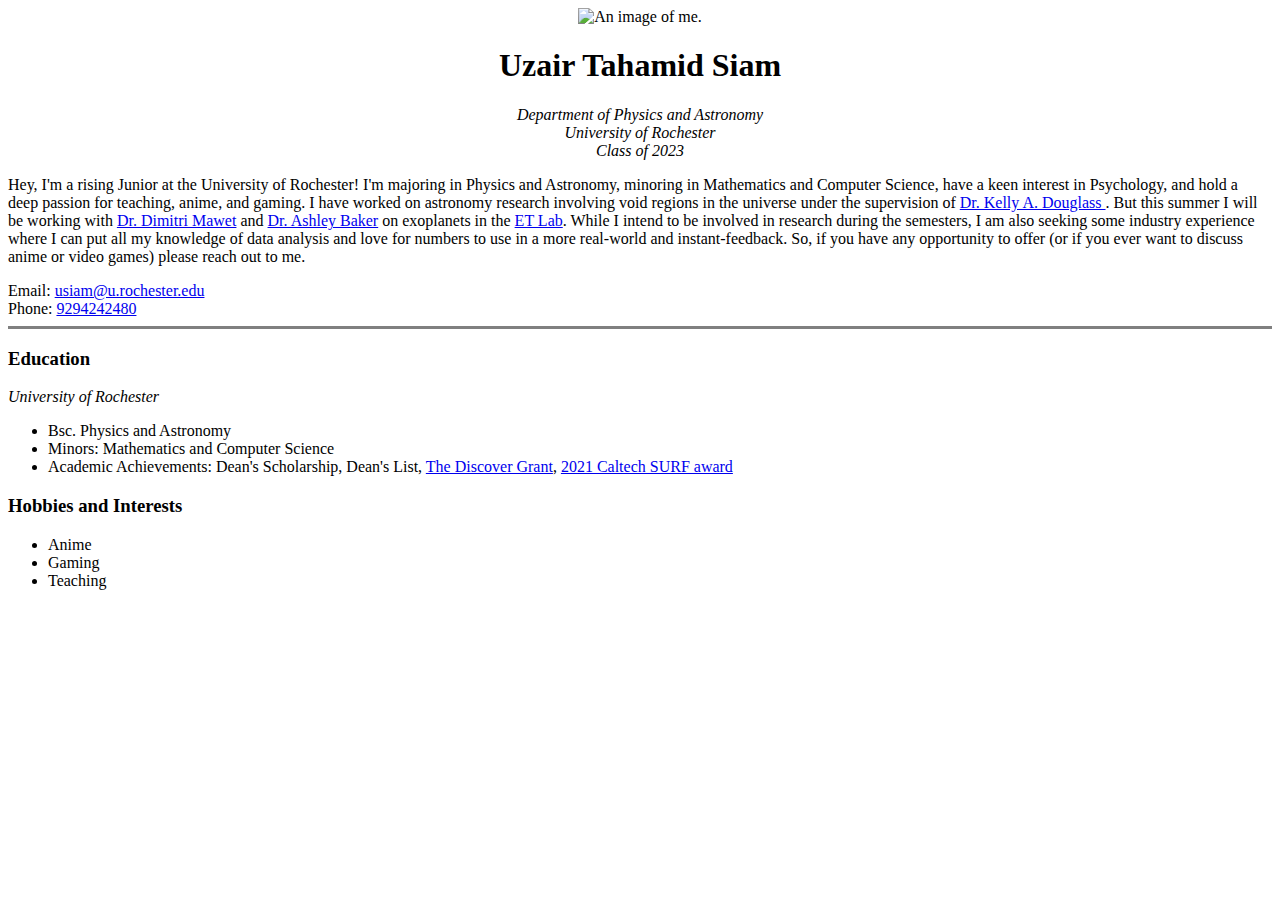
==== index.html @ 5a995f17 "Barebones website" ====
<!DOCTYPE html>
<html lang="en">
<head>
    <meta charset="UTF-8">
    <meta name="description" content="Tahamid's personal website">
    <meta name="author" content="Uzair Tahamid Siam">
    <meta name="keywords" content="Physics, Astronomy, Programming, Python, Java">
    <title>Tahamid's Personal Website</title>
</head>
<body>
    <center>
        <img src=".\images\myImage.png" alt = "An image of me." width="200" height="200">
        <h1> Uzair Tahamid Siam</h1>
        <p><em>
            Department of Physics and Astronomy
            <br>
            University of Rochester
            <br>
            Class of 2023
        </em></p>
    </center>
    <p>
        Hey, I'm a rising Junior at the University of Rochester! I'm majoring in Physics and Astronomy, minoring in
        Mathematics and Computer Science, have a keen interest in Psychology, and hold a deep passion for teaching, anime,
        and gaming.

        I have worked on astronomy research involving void regions in the universe under the supervision of <a href = "https://www.pas.rochester.edu/~kdouglass/Me/">Dr.
        Kelly A. Douglass </a>. But this summer I will be working with <a href = "https://sites.astro.caltech.edu/~dmawet/">Dr. Dimitri Mawet</a> and <a href = "https://pma.caltech.edu/people/ashley-baker">Dr. Ashley Baker</a> on
        exoplanets in the <a href = "https://etlab.caltech.edu/">ET Lab</a>.

        While I intend to be involved in research during the semesters, I am also seeking some industry experience where I
        can put all my knowledge of data analysis and love for numbers to use in a more real-world and instant-feedback. So,
        if you have any opportunity to offer (or if you ever want to discuss anime or video games) please reach out to
        me.
    </p>
    Email: <a href = "mailto: usiam@u.rochester.edu">usiam@u.rochester.edu</a>
    <br>
    Phone: <a href="9294242480">9294242480</a>
    <hr size = "3" noshade>

        <h3>Education</h3>
            <em>University of Rochester</em>
            <ul>
                <li>Bsc. Physics and Astronomy
                <li>Minors: Mathematics and Computer Science
                <li>Academic Achievements: Dean's Scholarship, Dean's List, <a href="http://www.rochester.edu/college/ugresearch/funding/discover-grant/index.html">The Discover Grant</a>, <a href="http://sfp.caltech.edu/programs/surf">2021 Caltech SURF award</a>
            </ul>
        <h3>Hobbies and Interests</h3>
            <ul>
                <li>Anime
                <li>Gaming</li>
                <li>Teaching</li>
            </ul>
</body>
</html>
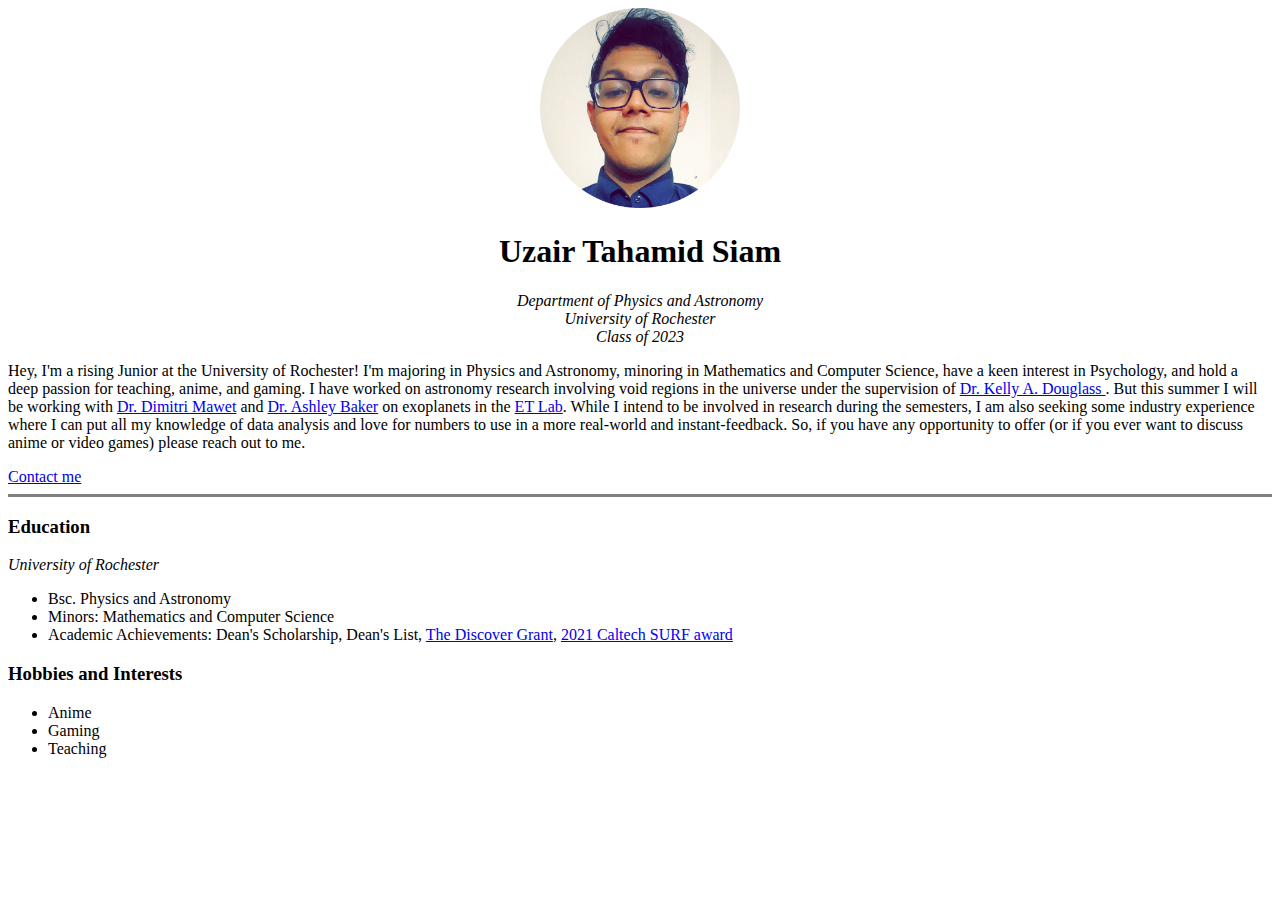
==== commit 9e3d4ac8: "contacts moved to a different page" ====
--- a/index.html
+++ b/index.html
@@ -8,8 +8,9 @@
     <title>Tahamid's Personal Website</title>
 </head>
 <body>
+
     <center>
-        <img src=".\images\myImage.png" alt = "An image of me." width="200" height="200">
+        <img src=".\images\myImage.png" alt="An image of me." width="200" height="200">
         <h1> Uzair Tahamid Siam</h1>
         <p><em>
             Department of Physics and Astronomy
@@ -24,32 +25,36 @@
         Mathematics and Computer Science, have a keen interest in Psychology, and hold a deep passion for teaching, anime,
         and gaming.
 
-        I have worked on astronomy research involving void regions in the universe under the supervision of <a href = "https://www.pas.rochester.edu/~kdouglass/Me/">Dr.
-        Kelly A. Douglass </a>. But this summer I will be working with <a href = "https://sites.astro.caltech.edu/~dmawet/">Dr. Dimitri Mawet</a> and <a href = "https://pma.caltech.edu/people/ashley-baker">Dr. Ashley Baker</a> on
-        exoplanets in the <a href = "https://etlab.caltech.edu/">ET Lab</a>.
+        I have worked on astronomy research involving void regions in the universe under the supervision of <a
+            href="https://www.pas.rochester.edu/~kdouglass/Me/">Dr.
+        Kelly A. Douglass </a>. But this summer I will be working with <a href="https://sites.astro.caltech.edu/~dmawet/">Dr.
+        Dimitri Mawet</a> and <a href="https://pma.caltech.edu/people/ashley-baker">Dr. Ashley Baker</a> on
+        exoplanets in the <a href="https://etlab.caltech.edu/">ET Lab</a>.
 
         While I intend to be involved in research during the semesters, I am also seeking some industry experience where I
         can put all my knowledge of data analysis and love for numbers to use in a more real-world and instant-feedback. So,
         if you have any opportunity to offer (or if you ever want to discuss anime or video games) please reach out to
         me.
     </p>
-    Email: <a href = "mailto: usiam@u.rochester.edu">usiam@u.rochester.edu</a>
-    <br>
-    Phone: <a href="9294242480">9294242480</a>
-    <hr size = "3" noshade>
+        <a href="contact.html">Contact me</a>
+    <hr size="3" noshade>
 
-        <h3>Education</h3>
-            <em>University of Rochester</em>
-            <ul>
-                <li>Bsc. Physics and Astronomy
-                <li>Minors: Mathematics and Computer Science
-                <li>Academic Achievements: Dean's Scholarship, Dean's List, <a href="http://www.rochester.edu/college/ugresearch/funding/discover-grant/index.html">The Discover Grant</a>, <a href="http://sfp.caltech.edu/programs/surf">2021 Caltech SURF award</a>
-            </ul>
-        <h3>Hobbies and Interests</h3>
-            <ul>
-                <li>Anime
-                <li>Gaming</li>
-                <li>Teaching</li>
-            </ul>
+    <h3>Education</h3>
+    <em>University of Rochester</em>
+    <ul>
+        <li>Bsc. Physics and Astronomy</li>
+        <li>Minors: Mathematics and Computer Science</li>
+        <li>Academic Achievements: Dean's Scholarship, Dean's List, <a
+                href="http://www.rochester.edu/college/ugresearch/funding/discover-grant/index.html">The Discover Grant</a>,
+            <a href="http://sfp.caltech.edu/programs/surf">2021 Caltech SURF award</a></li>
+    </ul>
+
+    <h3>Hobbies and Interests</h3>
+    <ul>
+        <li>Anime</li>
+        <li>Gaming</li>
+        <li>Teaching</li>
+    </ul>
+
 </body>
 </html>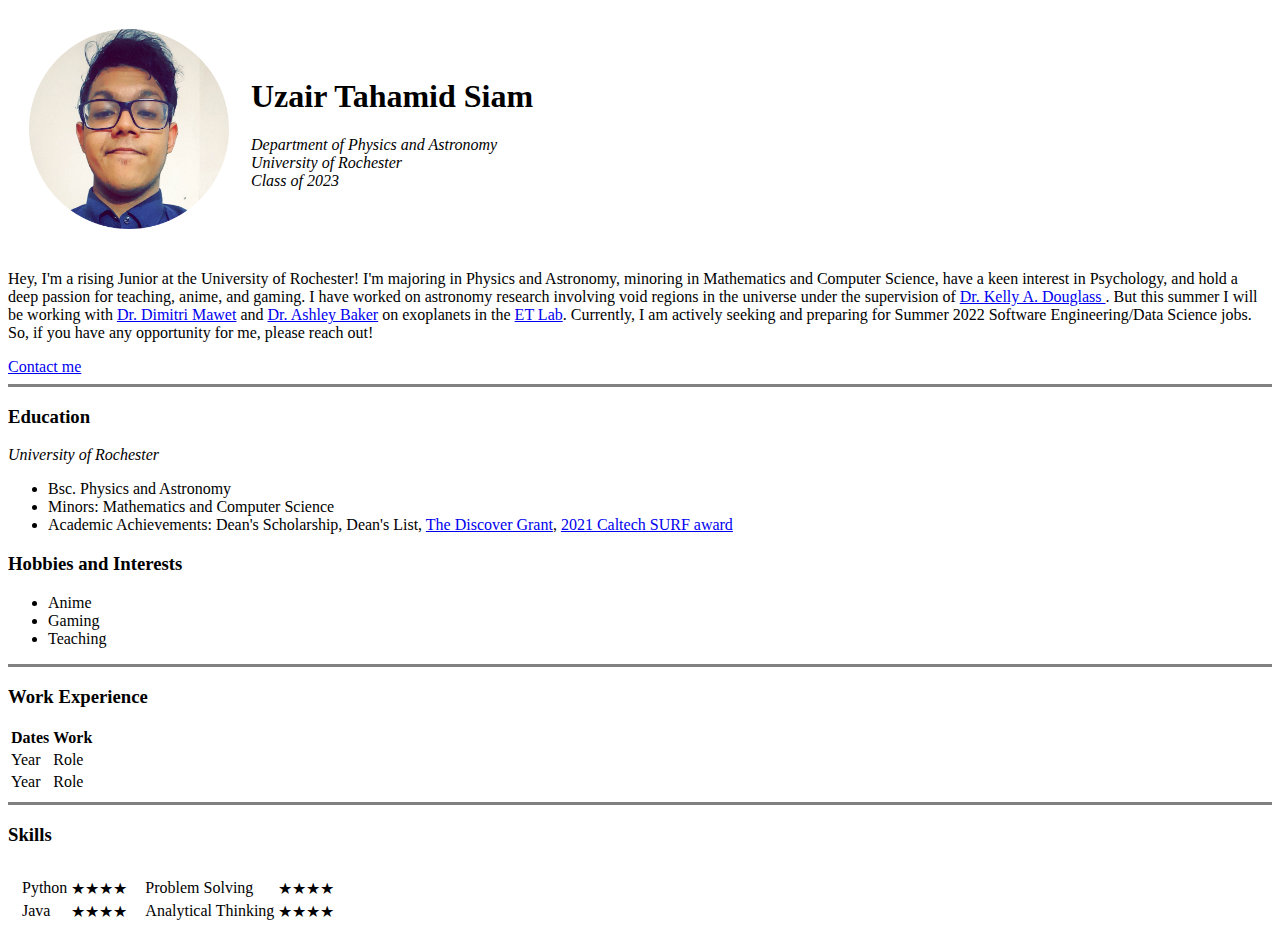
==== commit 8757d3a6: "added skills and section for work experience" ====
--- a/index.html
+++ b/index.html
@@ -9,52 +9,114 @@
 </head>
 <body>
 
-    <center>
-        <img src=".\images\myImage.png" alt="An image of me." width="200" height="200">
-        <h1> Uzair Tahamid Siam</h1>
-        <p><em>
-            Department of Physics and Astronomy
-            <br>
-            University of Rochester
-            <br>
-            Class of 2023
-        </em></p>
-    </center>
-    <p>
-        Hey, I'm a rising Junior at the University of Rochester! I'm majoring in Physics and Astronomy, minoring in
-        Mathematics and Computer Science, have a keen interest in Psychology, and hold a deep passion for teaching, anime,
-        and gaming.
+<table cellspacing="20">
+    <tr>
+        <td><img src=".\images\myImage.png" alt="An image of me." width="200" height="200"></td>
+        <td><h1> Uzair Tahamid Siam</h1>
+            <p><em>
+                Department of Physics and Astronomy
+                <br>
+                University of Rochester
+                <br>
+                Class of 2023
+            </em></p></td>
+    </tr>
+</table>
 
-        I have worked on astronomy research involving void regions in the universe under the supervision of <a
-            href="https://www.pas.rochester.edu/~kdouglass/Me/">Dr.
-        Kelly A. Douglass </a>. But this summer I will be working with <a href="https://sites.astro.caltech.edu/~dmawet/">Dr.
-        Dimitri Mawet</a> and <a href="https://pma.caltech.edu/people/ashley-baker">Dr. Ashley Baker</a> on
-        exoplanets in the <a href="https://etlab.caltech.edu/">ET Lab</a>.
+<p>
+    Hey, I'm a rising Junior at the University of Rochester! I'm majoring in Physics and Astronomy, minoring in
+    Mathematics and Computer Science, have a keen interest in Psychology, and hold a deep passion for teaching, anime,
+    and gaming.
 
-        While I intend to be involved in research during the semesters, I am also seeking some industry experience where I
-        can put all my knowledge of data analysis and love for numbers to use in a more real-world and instant-feedback. So,
-        if you have any opportunity to offer (or if you ever want to discuss anime or video games) please reach out to
-        me.
-    </p>
-        <a href="contact.html">Contact me</a>
-    <hr size="3" noshade>
+    I have worked on astronomy research involving void regions in the universe under the supervision of <a
+        href="https://www.pas.rochester.edu/~kdouglass/Me/">Dr.
+    Kelly A. Douglass </a>. But this summer I will be working with <a href="https://sites.astro.caltech.edu/~dmawet/">Dr.
+    Dimitri Mawet</a> and <a href="https://pma.caltech.edu/people/ashley-baker">Dr. Ashley Baker</a> on
+    exoplanets in the <a href="https://etlab.caltech.edu/">ET Lab</a>.
 
-    <h3>Education</h3>
-    <em>University of Rochester</em>
-    <ul>
-        <li>Bsc. Physics and Astronomy</li>
-        <li>Minors: Mathematics and Computer Science</li>
-        <li>Academic Achievements: Dean's Scholarship, Dean's List, <a
-                href="http://www.rochester.edu/college/ugresearch/funding/discover-grant/index.html">The Discover Grant</a>,
-            <a href="http://sfp.caltech.edu/programs/surf">2021 Caltech SURF award</a></li>
-    </ul>
+    Currently, I am actively seeking and preparing for Summer 2022 Software Engineering/Data Science jobs. So, if
+    you have any opportunity for me, please reach out!
+</p>
+<a href="contact.html">Contact me</a>
+<hr size="3" noshade>
 
-    <h3>Hobbies and Interests</h3>
-    <ul>
-        <li>Anime</li>
-        <li>Gaming</li>
-        <li>Teaching</li>
-    </ul>
+<h3>Education</h3>
+<em>University of Rochester</em>
+<ul>
+    <li>Bsc. Physics and Astronomy</li>
+    <li>Minors: Mathematics and Computer Science</li>
+    <li>Academic Achievements: Dean's Scholarship, Dean's List, <a
+            href="http://www.rochester.edu/college/ugresearch/funding/discover-grant/index.html">The Discover Grant</a>,
+        <a href="http://sfp.caltech.edu/programs/surf">2021 Caltech SURF award</a></li>
+</ul>
+
+<h3>Hobbies and Interests</h3>
+<ul>
+    <li>Anime</li>
+    <li>Gaming</li>
+    <li>Teaching</li>
+</ul>
+
+<hr size="3" noshade>
+
+<h3> Work Experience </h3>
+<table>
+    <thead>
+    <tr>
+        <th>Dates</th>
+        <th>Work</th>
+    </tr>
+    </thead>
+    <tbody>
+    <tr>  <!-- Table row -->
+        <td> Year</td> <!-- Table cell/data -->
+        <td> Role</td>
+    </tr>
+    <tr>
+        <td> Year</td> <!-- Table cell/data -->
+        <td> Role</td>
+    </tr>
+    </tbody>
+</table>
+
+<hr size="3" noshade>
+
+<h3>Skills</h3>
+<table cellspacing="10">
+    <tr>
+        <td>
+            <table>
+                <tbody>
+                <tr>
+                    <td>Python</td>
+                    <td>★★★★</td>
+
+                </tr>
+                <tr>
+                    <td>Java</td>
+                    <td>★★★★</td>
+                </tr>
+                </tbody>
+            </table>
+        </td>
+        <td>
+            <table>
+                <tbody>
+                <tr>
+                    <td>Problem Solving</td>
+                    <td>★★★★</td>
+                </tr>
+                <tr>
+                    <td>Analytical Thinking</td>
+                    <td>★★★★</td>
+                </tr>
+                </tbody>
+                </td>
+                </tr>
+            </table>
+        </td>
+    </tr>
+</table>
 
 </body>
 </html>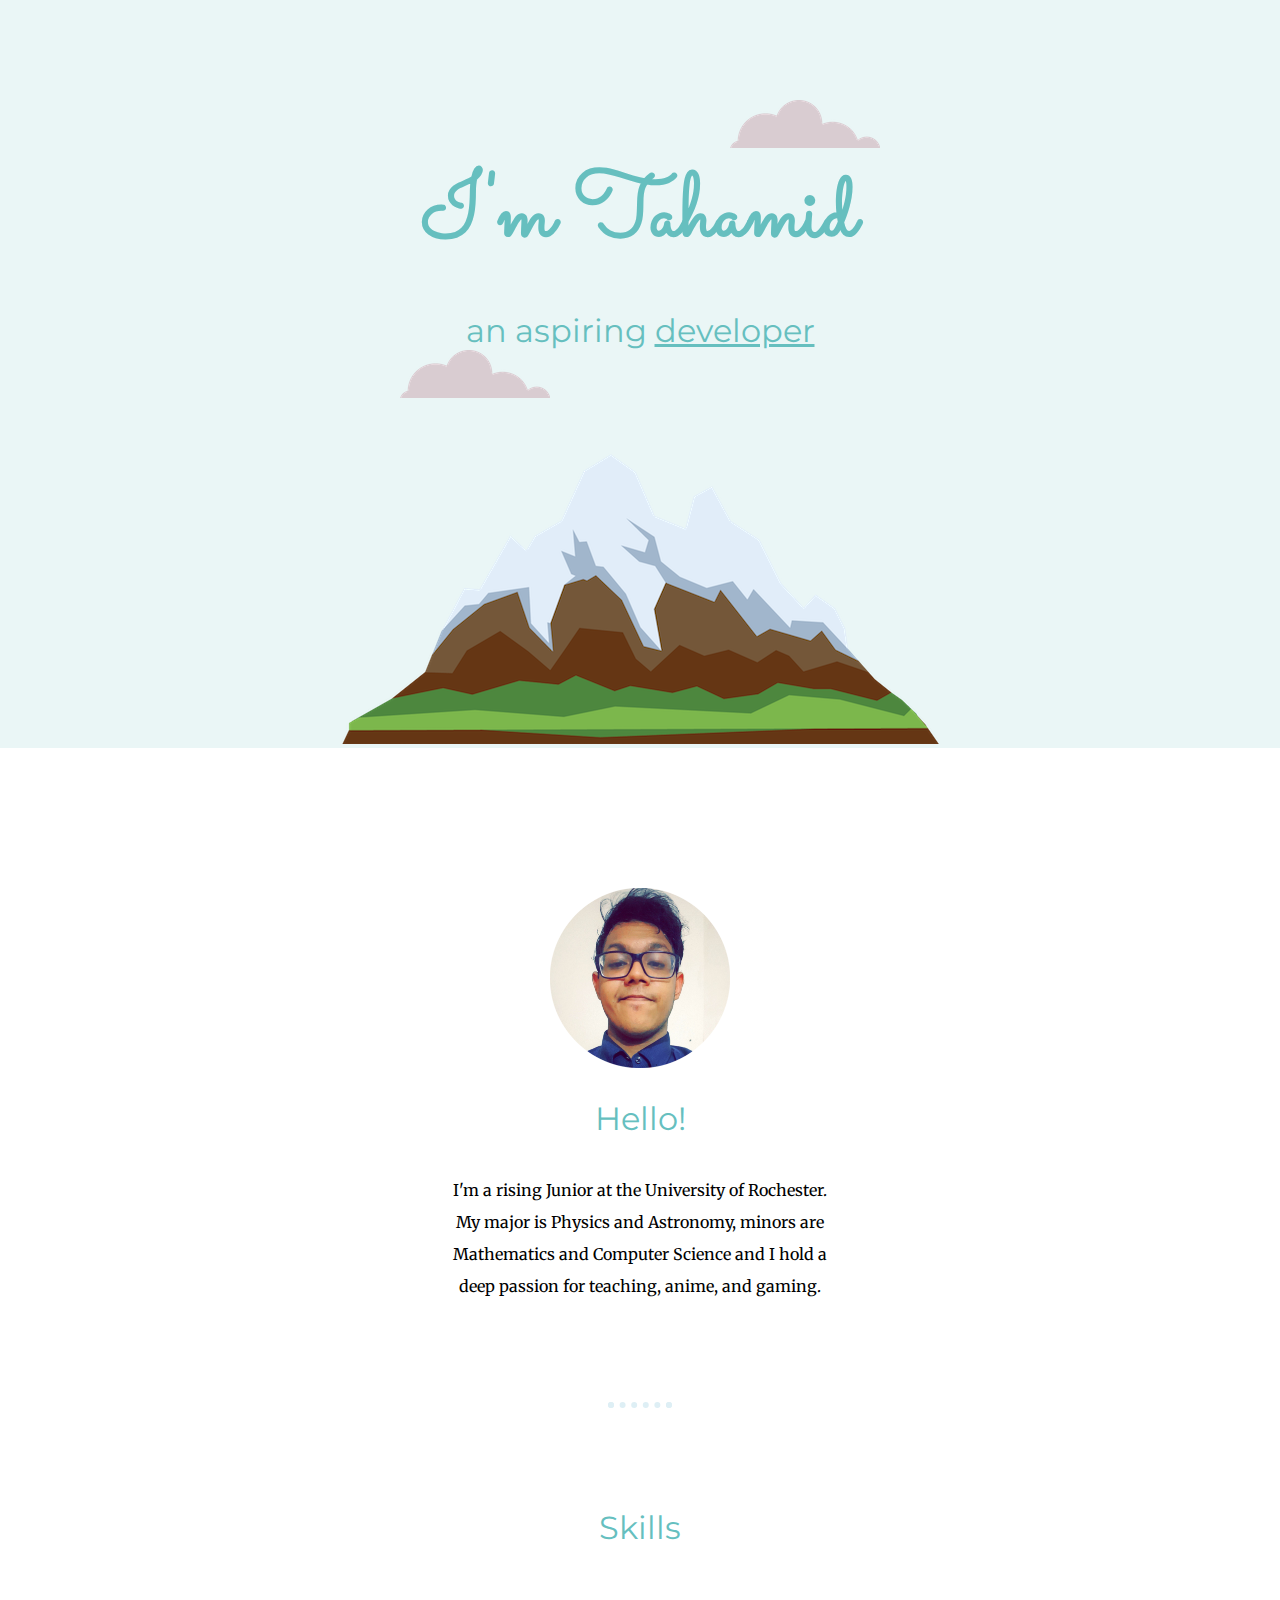
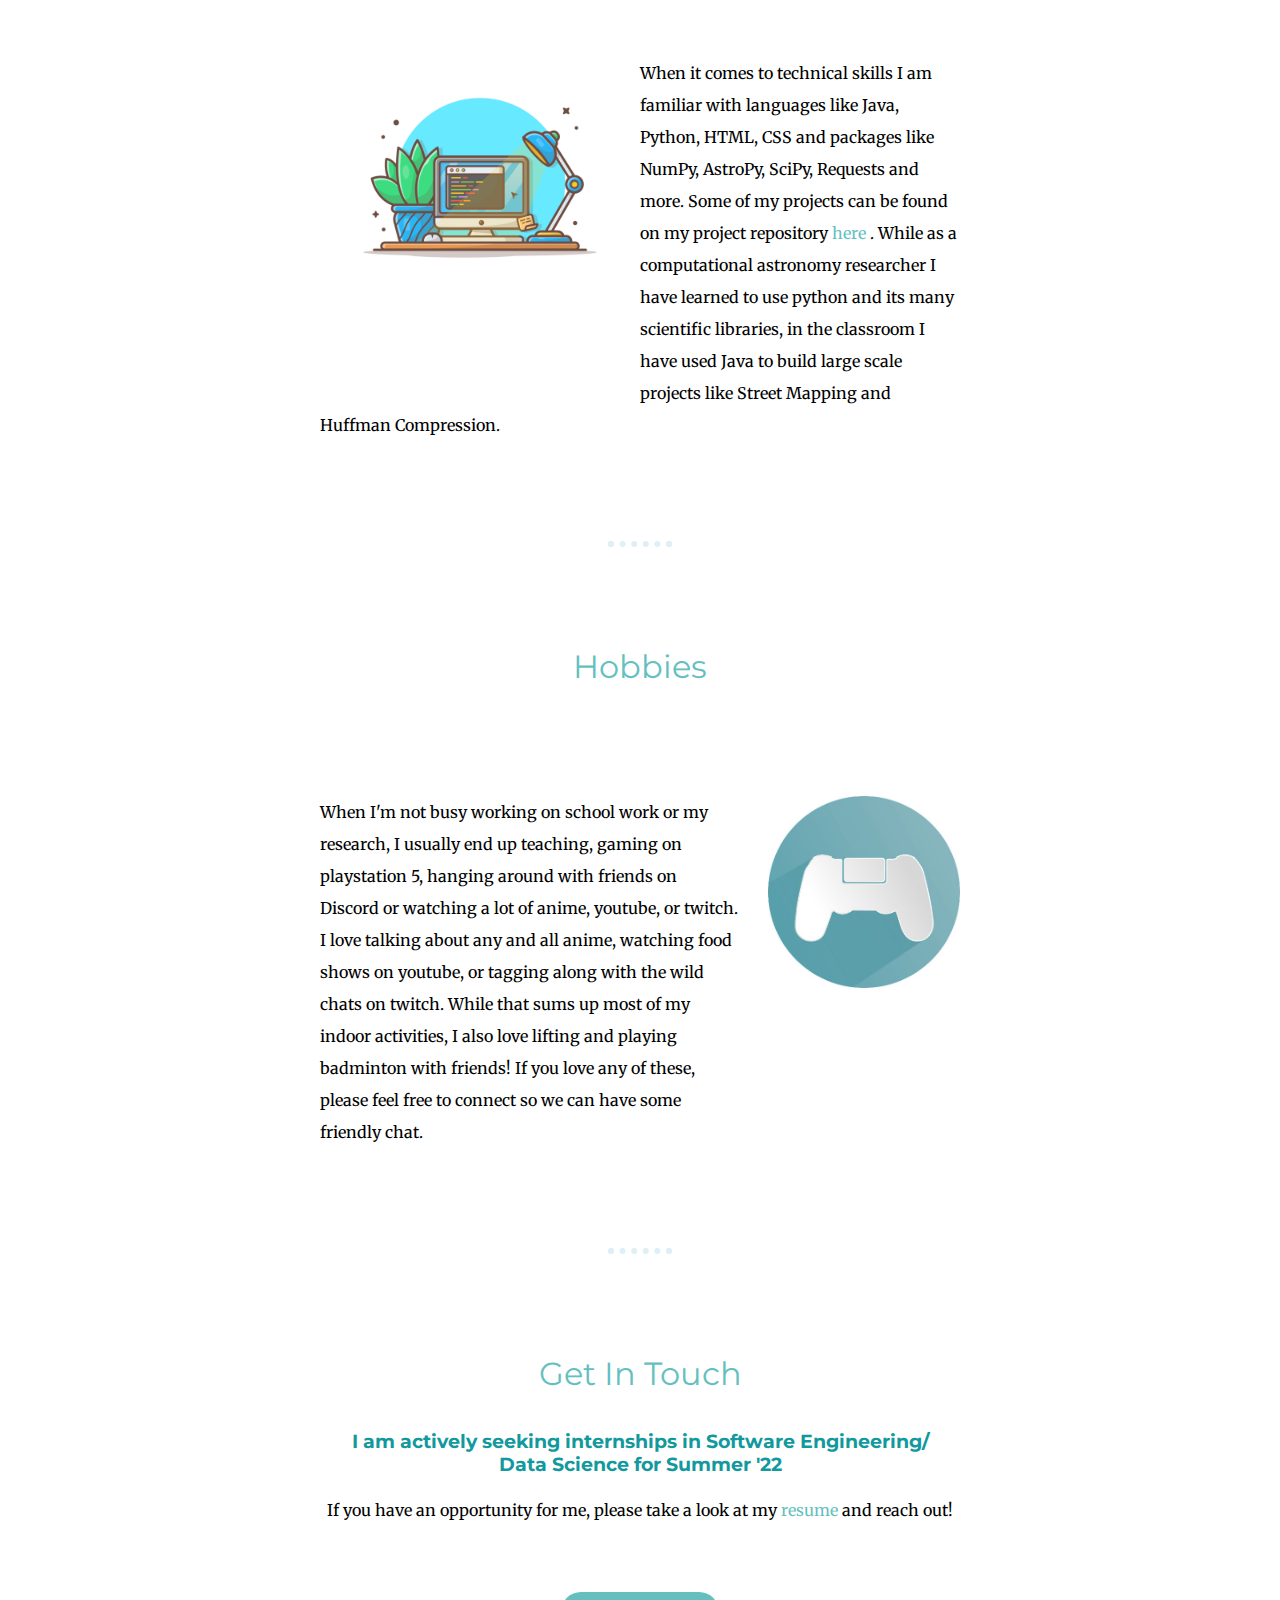
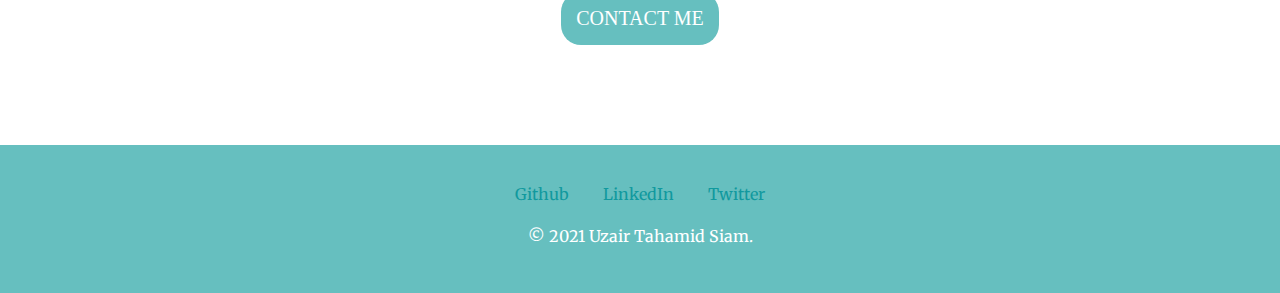
==== commit b82db612: "website v1.0" ====
--- a/index.html
+++ b/index.html
@@ -1,122 +1,81 @@
 <!DOCTYPE html>
 <html lang="en">
 <head>
-    <meta charset="UTF-8">
-    <meta name="description" content="Tahamid's personal website">
-    <meta name="author" content="Uzair Tahamid Siam">
-    <meta name="keywords" content="Physics, Astronomy, Programming, Python, Java">
-    <title>Tahamid's Personal Website</title>
+  <meta charset="UTF-8">
+  <meta name="description" content="">
+  <meta name="author" content="Uzair Tahamid Siam">
+  <meta name="keywords" content="">
+  <title>Uzair Tahamid Siam</title>
+  <link rel="stylesheet" href="CSS-MySite/styles.css">
+  <link rel="icon" href="kerbalspaceprogram_93898.ico">
+  <link rel='stylesheet' href="https://fonts.googleapis.com/css2?family=Sacramento&display=swap">
+  <link href="https://fonts.googleapis.com/css2?family=Merriweather&display=swap" rel="stylesheet">
+  <link href="https://fonts.googleapis.com/css2?family=Montserrat&display=swap" rel="stylesheet">
 </head>
 <body>
+  <div class="top-container">
+    <img src="images/cloud.png" class="top-cloud" alt="cloud">
+    <h1 class="">I'm Tahamid</h1>
+    <h2>an aspiring <span class="developer">developer</span></h2>
+    <img src="images/cloud.png" class="bottom-cloud" alt="cloud">
+    <img src="images/mountain.png" alt="mountain">
+  </div>
+  <div class="middle-container">
+    <div class="profile">
+      <img src="images/myImage.png" alt="myImage" class='profile-pic'>
+      <h2>Hello!</h2>
+      <p class='intro'>I'm a rising Junior at the University of Rochester.
+        My major is Physics and Astronomy,
+        minors are Mathematics and Computer Science
+        and I hold a deep passion for teaching, anime, and gaming.</p>
+      </div>
+      <hr>
+      <!--need to fix from here on-->
+      <div class="skills-and-hobbies">
+        <h2>Skills</h2>
+        <div class="skill-row">
+          <img class="skill-img" src="images/TechSkills.png" alt="tech skill image">
+          <p>
+            When it comes to technical skills I am familiar with languages like Java, Python, HTML, CSS and
+            packages like NumPy, AstroPy, SciPy, Requests and more. Some of my projects can be found on my
+            project repository <a href="https://github.com/usiam/Projects"> here </a>.
+            While as a computational astronomy researcher I have learned to use python and
+            its many scientific libraries, in the classroom I have used Java to build large scale projects like
+            Street Mapping and Huffman Compression.
+          </p>
+        </div>
+        <hr>
+        <div class="hobbies">
+          <h2>Hobbies</h2>
+          <div class="hobby-row">
+            <img class="hobby-img" src="images/hobbies.jpg" alt="tech skill image">
+            <p>
+              When I'm not busy working on school work or my research, I usually end up
+              teaching, gaming on playstation 5, hanging around with friends on Discord or watching
+              a lot of anime, youtube, or twitch. I love talking about any and all anime, watching food shows on youtube,
+              or tagging along with the wild chats on twitch. While that sums up most of my indoor activities,
+              I also love lifting and playing badminton with friends! If you love any of these, please feel free to connect so we can
+              have some friendly chat.
+            </p>
+          </div>
+        </div>
+      </div>
+      <hr>
+      <div class="contact-me">
+        <h2>Get In Touch</h2>
+        <h3>I am actively seeking internships in Software Engineering/<br>Data Science for Summer '22</h3>
+        <p>If you have an opportunity for me, please take a look at my <a href="pdf/SWE_RESUME_SUMMER_2022.pdf">resume</a> and reach out!</p>
+        <a class="btn" href="mailto:usiam@u.rochester.edu">CONTACT ME</a>
+      </div>
+    </div>
 
-<table cellspacing="20">
-    <tr>
-        <td><img src=".\images\myImage.png" alt="An image of me." width="200" height="200"></td>
-        <td><h1> Uzair Tahamid Siam</h1>
-            <p><em>
-                Department of Physics and Astronomy
-                <br>
-                University of Rochester
-                <br>
-                Class of 2023
-            </em></p></td>
-    </tr>
-</table>
 
-<p>
-    Hey, I'm a rising Junior at the University of Rochester! I'm majoring in Physics and Astronomy, minoring in
-    Mathematics and Computer Science, have a keen interest in Psychology, and hold a deep passion for teaching, anime,
-    and gaming.
+    <div class="bottom-container">
+      <a class="footer-link" href="https://github.com/usiam">Github</a>
+      <a class="footer-link" href="https://www.linkedin.com/in/usiam/">LinkedIn</a>
+      <a class="footer-link" href="https://twitter.com/_usiam">Twitter</a>
+      <p class="copyright">© 2021 Uzair Tahamid Siam.</p>
+    </div>
 
-    I have worked on astronomy research involving void regions in the universe under the supervision of <a
-        href="https://www.pas.rochester.edu/~kdouglass/Me/">Dr.
-    Kelly A. Douglass </a>. But this summer I will be working with <a href="https://sites.astro.caltech.edu/~dmawet/">Dr.
-    Dimitri Mawet</a> and <a href="https://pma.caltech.edu/people/ashley-baker">Dr. Ashley Baker</a> on
-    exoplanets in the <a href="https://etlab.caltech.edu/">ET Lab</a>.
-
-    Currently, I am actively seeking and preparing for Summer 2022 Software Engineering/Data Science jobs. So, if
-    you have any opportunity for me, please reach out!
-</p>
-<a href="contact.html">Contact me</a>
-<hr size="3" noshade>
-
-<h3>Education</h3>
-<em>University of Rochester</em>
-<ul>
-    <li>Bsc. Physics and Astronomy</li>
-    <li>Minors: Mathematics and Computer Science</li>
-    <li>Academic Achievements: Dean's Scholarship, Dean's List, <a
-            href="http://www.rochester.edu/college/ugresearch/funding/discover-grant/index.html">The Discover Grant</a>,
-        <a href="http://sfp.caltech.edu/programs/surf">2021 Caltech SURF award</a></li>
-</ul>
-
-<h3>Hobbies and Interests</h3>
-<ul>
-    <li>Anime</li>
-    <li>Gaming</li>
-    <li>Teaching</li>
-</ul>
-
-<hr size="3" noshade>
-
-<h3> Work Experience </h3>
-<table>
-    <thead>
-    <tr>
-        <th>Dates</th>
-        <th>Work</th>
-    </tr>
-    </thead>
-    <tbody>
-    <tr>  <!-- Table row -->
-        <td> Year</td> <!-- Table cell/data -->
-        <td> Role</td>
-    </tr>
-    <tr>
-        <td> Year</td> <!-- Table cell/data -->
-        <td> Role</td>
-    </tr>
-    </tbody>
-</table>
-
-<hr size="3" noshade>
-
-<h3>Skills</h3>
-<table cellspacing="10">
-    <tr>
-        <td>
-            <table>
-                <tbody>
-                <tr>
-                    <td>Python</td>
-                    <td>★★★★</td>
-
-                </tr>
-                <tr>
-                    <td>Java</td>
-                    <td>★★★★</td>
-                </tr>
-                </tbody>
-            </table>
-        </td>
-        <td>
-            <table>
-                <tbody>
-                <tr>
-                    <td>Problem Solving</td>
-                    <td>★★★★</td>
-                </tr>
-                <tr>
-                    <td>Analytical Thinking</td>
-                    <td>★★★★</td>
-                </tr>
-                </tbody>
-                </td>
-                </tr>
-            </table>
-        </td>
-    </tr>
-</table>
-
-</body>
-</html>+  </body>
+  </html>
--- a/CSS-MySite/styles.css
+++ b/CSS-MySite/styles.css
@@ -0,0 +1,171 @@
+body{
+  margin: 0;
+  text-align: center;
+  font-family: 'Merriweather', serif;
+  background-color: white;
+}
+
+.top-container{
+  position: relative;
+  padding-top: 100px;
+  background-color: #EAF6F6;
+}
+
+.top-cloud{
+  position: absolute;
+  right:400px;
+  top:100px;
+}
+
+h1{
+  color:#66BFBF;
+  margin: 50px auto 0 auto;
+  font-size: 5.62rem;
+  line-height: 1.5;
+  font-family: 'Sacramento', cursive;
+}
+
+h2{
+  color:#66BFBF;
+  font-weight: normal;
+  font-family: 'Montserrat', sans-serif;
+  font-size: 2rem;
+  padding-bottom: 10px;
+  clear: both;
+}
+
+.developer{
+  text-decoration: underline;
+}
+
+.bottom-cloud{
+  position: absolute;
+  left:400px;
+  bottom: 350px;
+}
+
+.profile-pic{
+  margin-top: 40px;
+  width:180px;
+  height:180px;
+}
+
+p{
+  line-height: 2;
+}
+
+h3{
+  color: #11999E;
+  font-family: 'Montserrat', sans-serif;
+}
+
+hr{
+border: dotted #deeff5 6px;
+border-bottom: none;
+width: 4%;
+margin: 100px auto;
+clear: both;
+}
+
+.middle-container{
+    margin: 100px 0;
+}
+
+.intro{
+  width: 30%;
+  margin: auto;
+}
+
+.skill-row{
+  width: 50%;
+  margin: 100px auto;
+  text-align: left;
+}
+
+.skill-img{
+  width:50%;
+  float: left;
+  margin-bottom: 100px;
+}
+
+
+.hobby-row{
+  width: 50%;
+  margin: 100px auto;
+  text-align: left;
+}
+
+.hobby-img{
+  width:30%;
+  float: right;
+  margin-left: 30px;
+  margin-bottom: 100px;
+}
+
+
+
+.bottom-container{
+  padding-top: 3%;
+  padding-bottom: 2%;
+  background-color:#66BFBF;
+}
+
+.footer-link{
+  text-decoration: none;
+  color: #11999E;
+  padding-left: 15px;
+  padding-right: 15px;
+}
+
+.footer-link:hover{
+  color:#EAF6F6
+}
+
+.contact-me{
+  margin-left: 15px;
+  margin-right: 15px;
+}
+
+.btn {
+  -webkit-border-radius: 20px;
+  -moz-border-radius: 20px;
+  border-radius: 20px;
+  color: #FFFFFF;
+  font-family: Georgia;
+  font-size: 20px;
+  font-weight: 100;
+  padding: 15px;
+  background-color: #66BFBF;
+  text-decoration: none;
+  display: inline-block;
+  cursor: pointer;
+  text-align: center;
+  margin-top: 50px;
+}
+
+.btn:hover {
+  border: solid #0059A0 0;
+  background: #1E62D0;
+  background-image: -webkit-linear-gradient(top, #11999E, #66BFBF);
+  background-image: -moz-linear-gradient(top,#11999E, #66BFBF);
+  background-image: -ms-linear-gradient(top, #11999E, #66BFBF);
+  background-image: -o-linear-gradient(top, #11999E, #66BFBF);
+  background-image: -webkit-gradient(to bottom, #11999E, #66BFBF);
+  -webkit-border-radius: 20px;
+  -moz-border-radius: 20px;
+  border-radius: 20px;
+  text-decoration: none;
+}
+
+.copyright{
+  color:white
+}
+
+a {
+  text-decoration: none;
+  color: #66BFBF;
+}
+
+a:hover{
+    color:#11999E;
+}
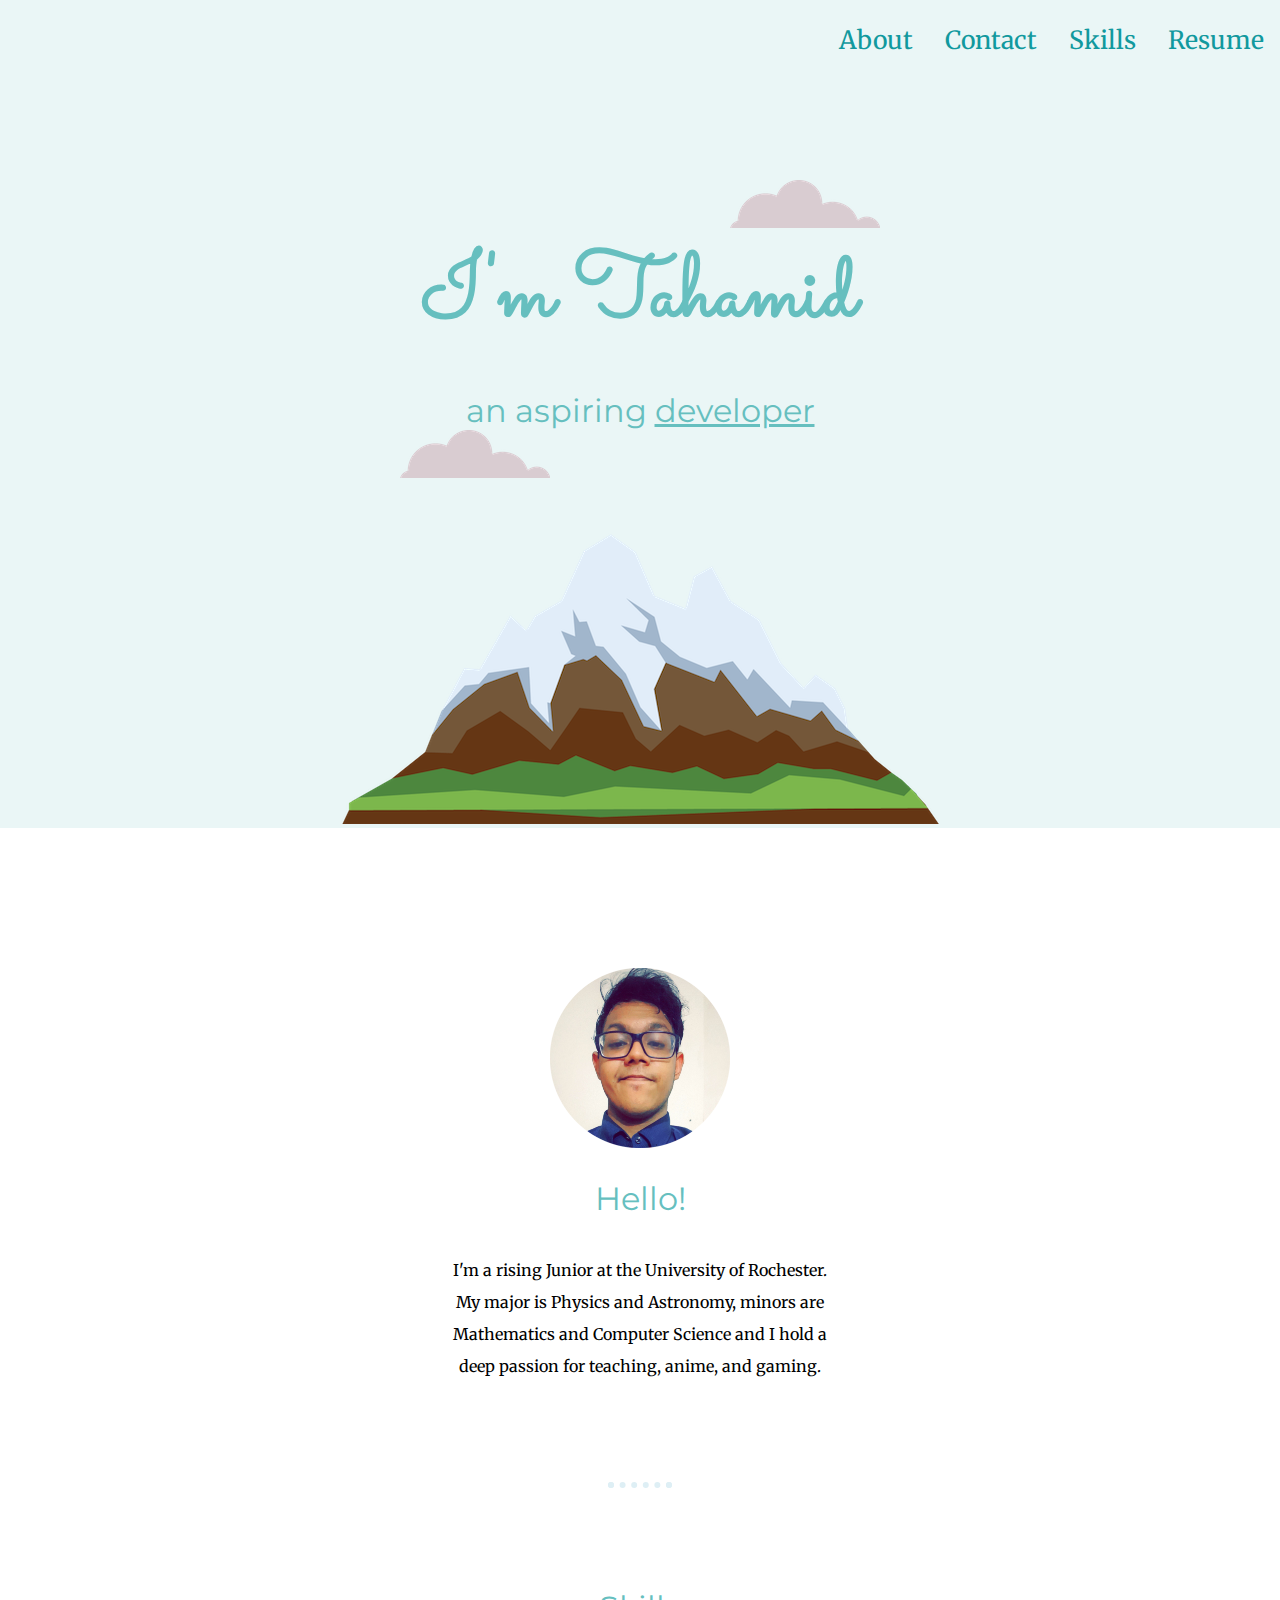
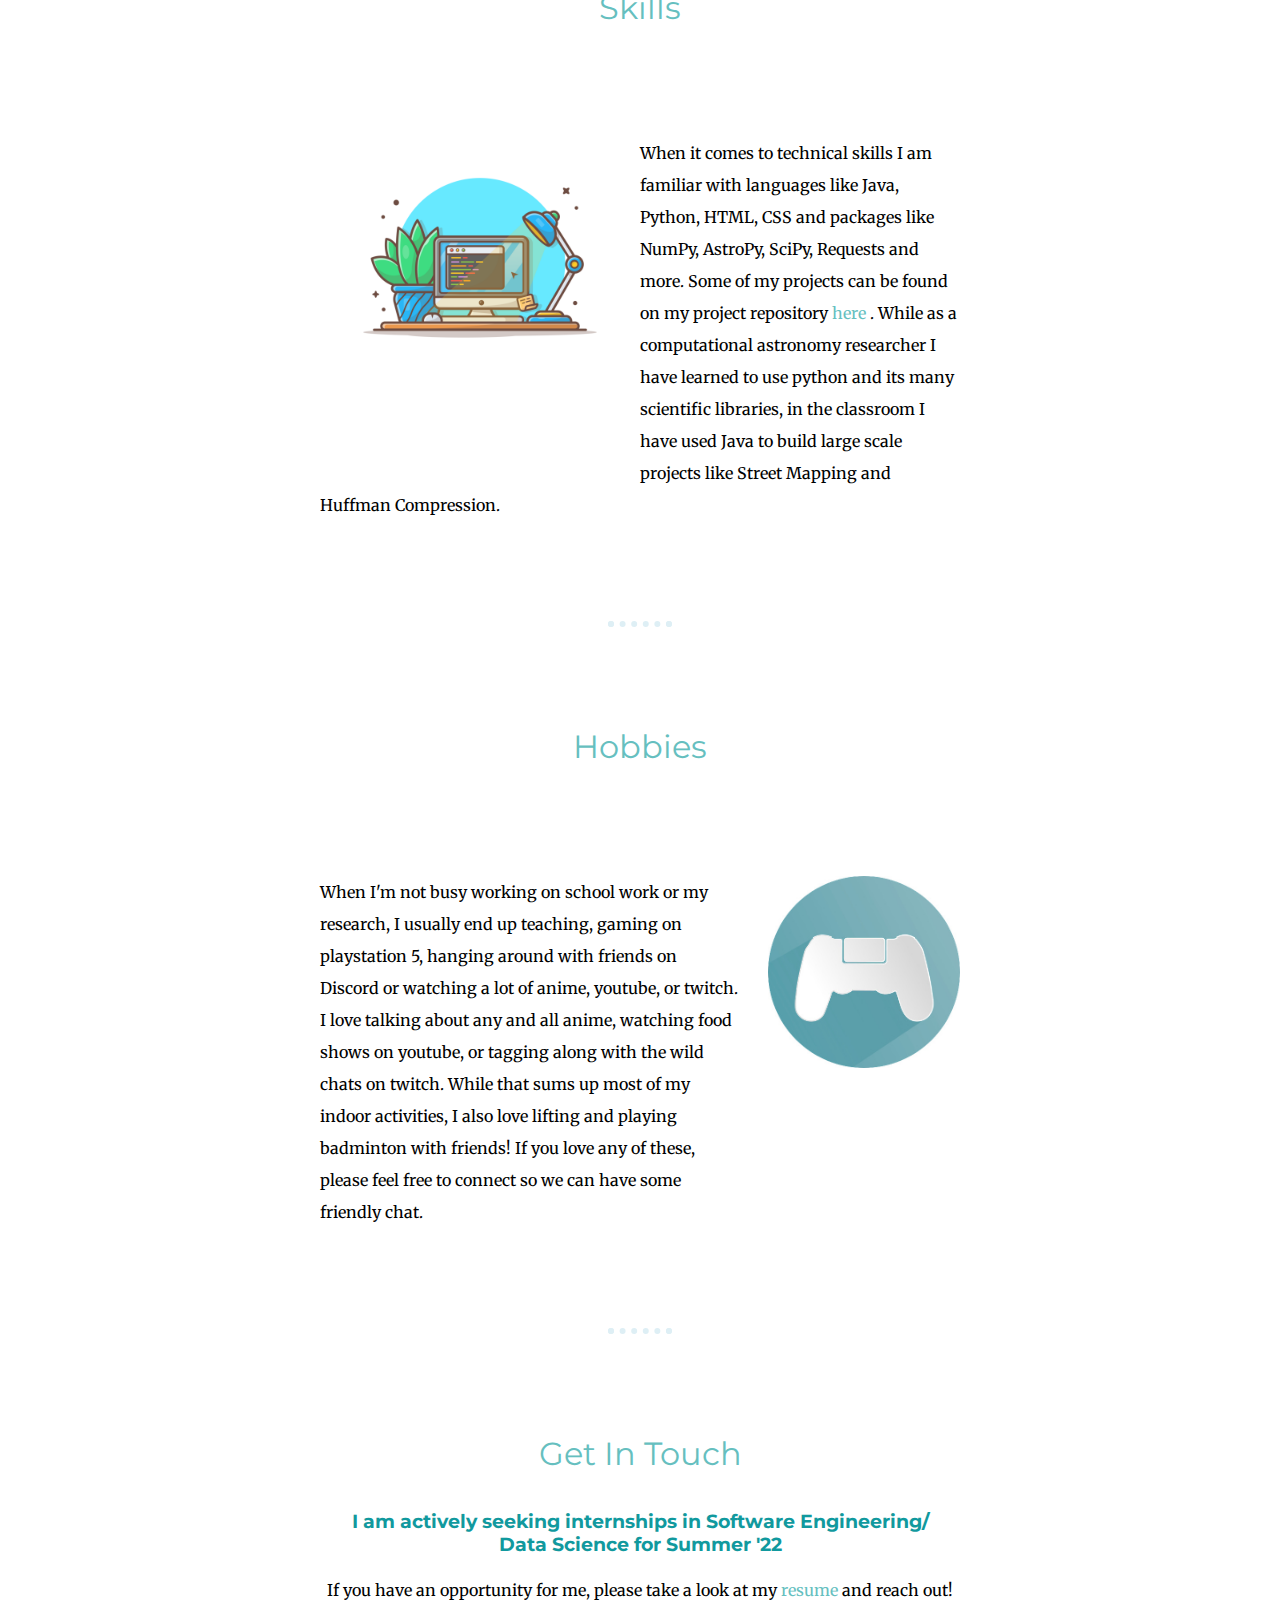
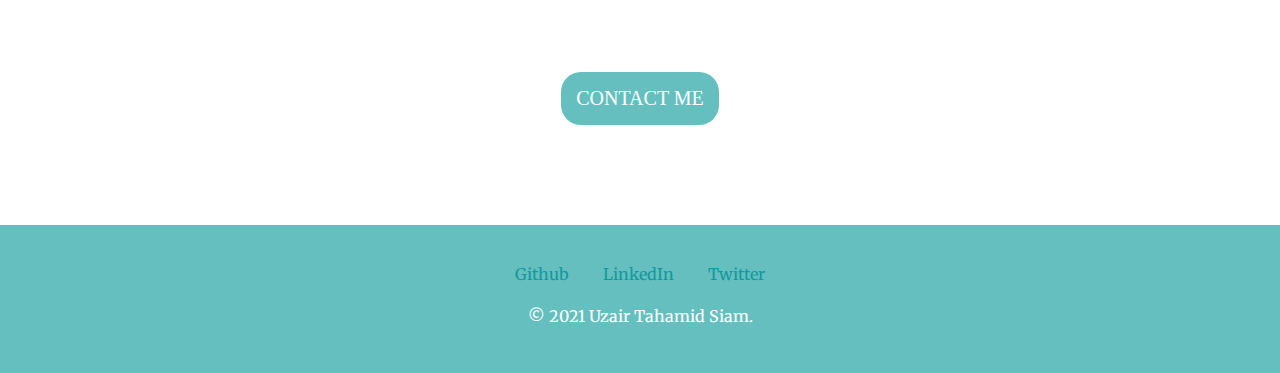
==== commit 400b3f04: "added navbar" ====
--- a/index.html
+++ b/index.html
@@ -13,6 +13,14 @@
   <link href="https://fonts.googleapis.com/css2?family=Montserrat&display=swap" rel="stylesheet">
 </head>
 <body>
+
+  <div class="topnav">
+    <a class="active" href="pdf/SWE_RESUME_SUMMER_2022.pdf" target="_blank">Resume</a>
+    <a href="#my-skills">Skills</a>
+    <a href="#contact-me">Contact</a>
+    <a href="#about">About</a>
+  </div>
+
   <div class="top-container">
     <img src="images/cloud.png" class="top-cloud" alt="cloud">
     <h1 class="">I'm Tahamid</h1>
@@ -21,9 +29,9 @@
     <img src="images/mountain.png" alt="mountain">
   </div>
   <div class="middle-container">
-    <div class="profile">
+    <div class="profile" id="about">
       <img src="images/myImage.png" alt="myImage" class='profile-pic'>
-      <h2>Hello!</h2>
+      <h2 >Hello!</h2>
       <p class='intro'>I'm a rising Junior at the University of Rochester.
         My major is Physics and Astronomy,
         minors are Mathematics and Computer Science
@@ -32,7 +40,7 @@
       <hr>
       <!--need to fix from here on-->
       <div class="skills-and-hobbies">
-        <h2>Skills</h2>
+        <h2 id="my-skills">Skills</h2>
         <div class="skill-row">
           <img class="skill-img" src="images/TechSkills.png" alt="tech skill image">
           <p>
@@ -61,7 +69,7 @@
         </div>
       </div>
       <hr>
-      <div class="contact-me">
+      <div class="contact-me" id="contact-me">
         <h2>Get In Touch</h2>
         <h3>I am actively seeking internships in Software Engineering/<br>Data Science for Summer '22</h3>
         <p>If you have an opportunity for me, please take a look at my <a href="pdf/SWE_RESUME_SUMMER_2022.pdf">resume</a> and reach out!</p>
--- a/CSS-MySite/styles.css
+++ b/CSS-MySite/styles.css
@@ -3,12 +3,51 @@
   text-align: center;
   font-family: 'Merriweather', serif;
   background-color: white;
-}
+
+}
+
+
+/* navbar */
+
+.topnav {
+  background-color:#EAF6F6;
+  overflow: hidden;
+  padding-top: 10px;
+  padding-bottom: 10px;
+
+}
+
+/* Style the links inside the navigation bar */
+.topnav a {
+  float: right;
+  text-align: center;
+  padding: 14px 16px;
+  text-decoration: none;
+  font-size: 25px;
+  color: #11999E;
+}
+
+/* Change the color of links on hover */
+.topnav a:hover {
+  color:#66BFBF;
+}
+
+/* Add a color to the active/current link */
+
 
 .top-container{
   position: relative;
   padding-top: 100px;
   background-color: #EAF6F6;
+}
+
+.resume{
+  position: absolute;
+  right:60px;
+  top:3px;
+  font-family: 'Merriweather', serif;
+  font-size: 1.5rem;
+
 }
 
 .top-cloud{
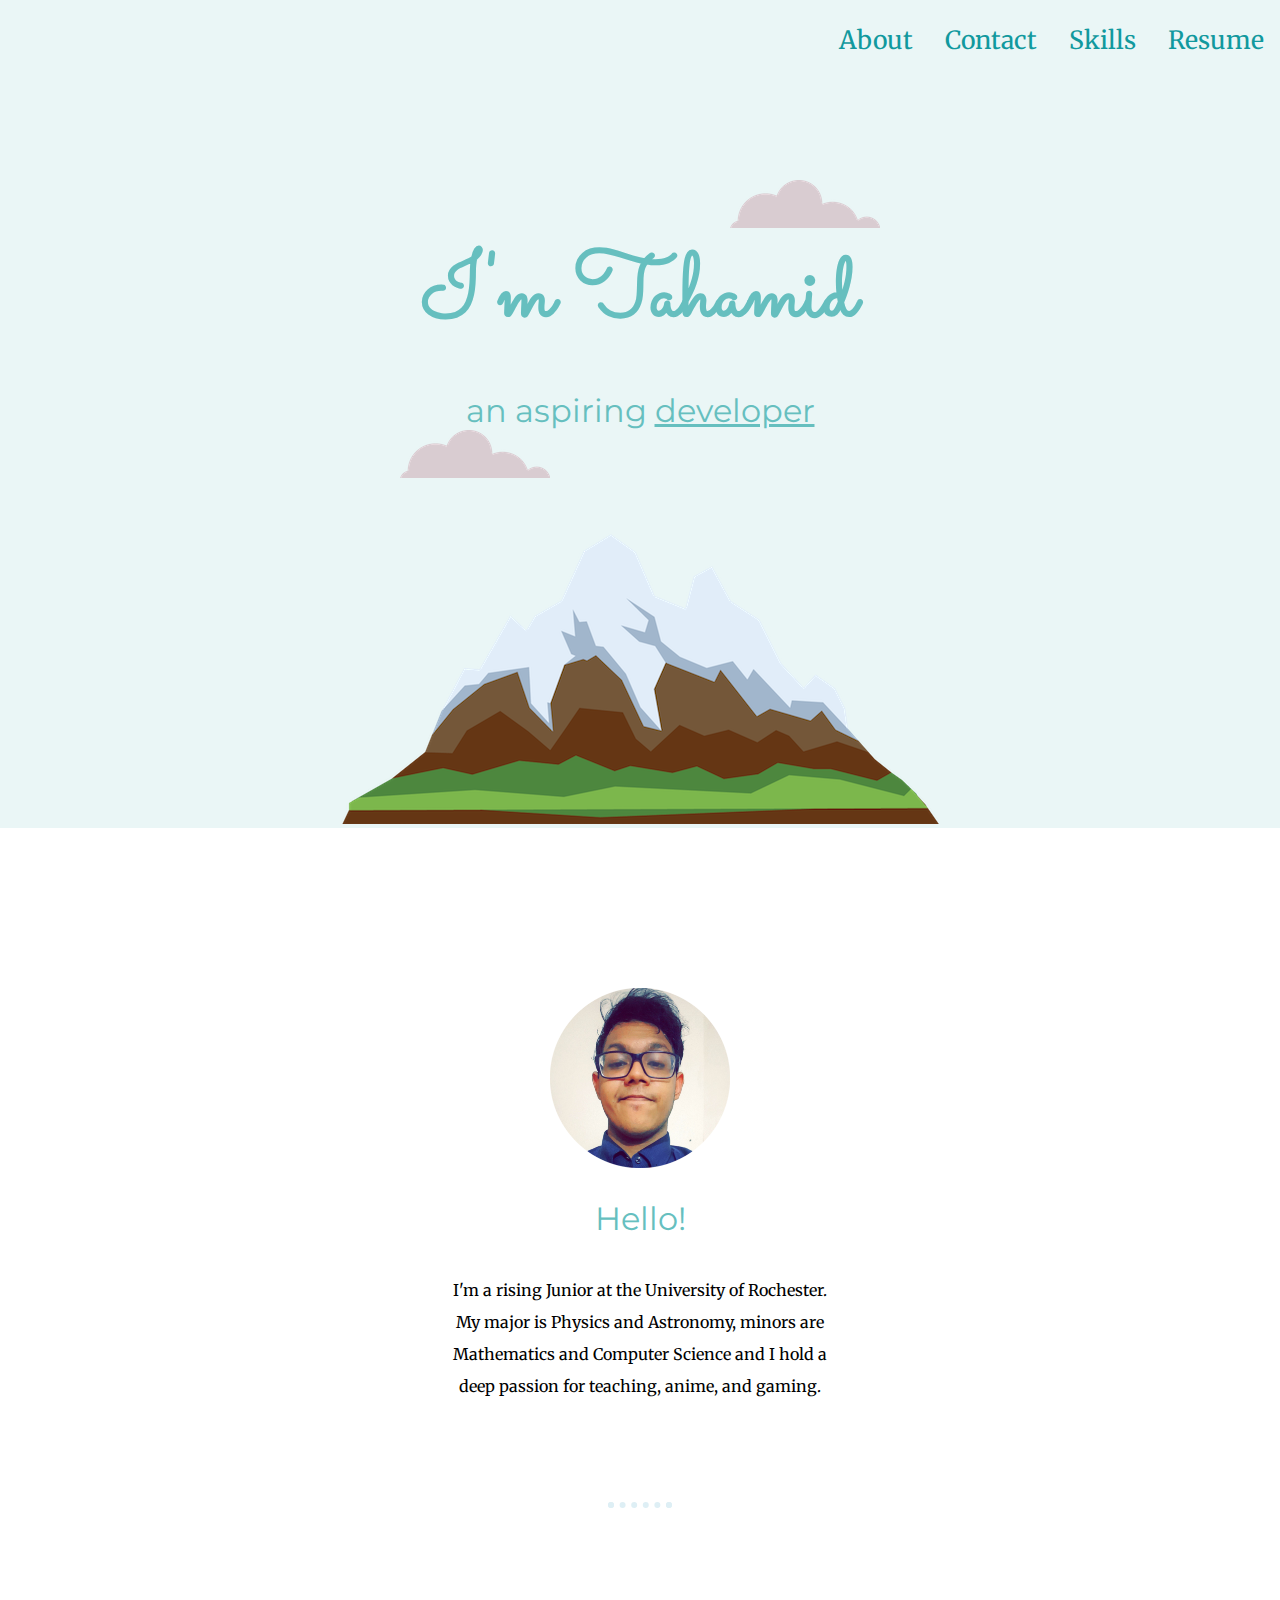
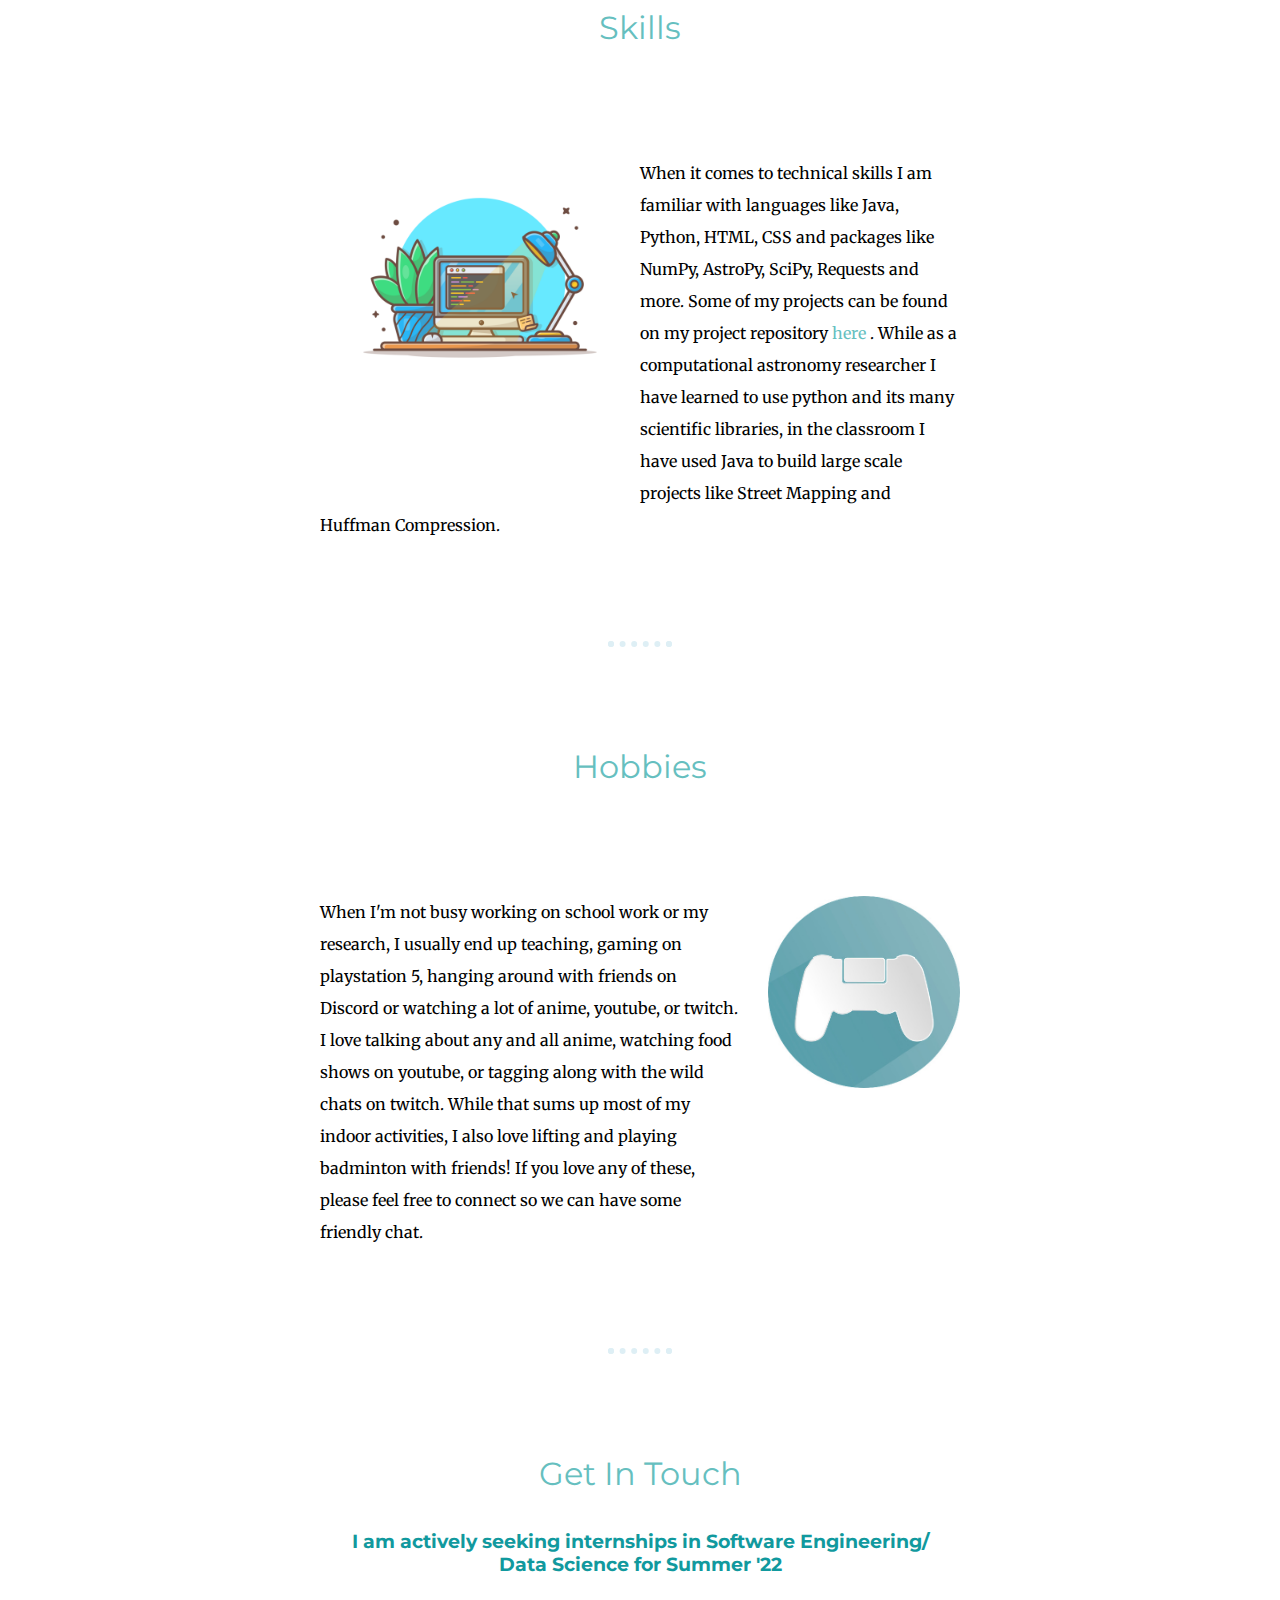
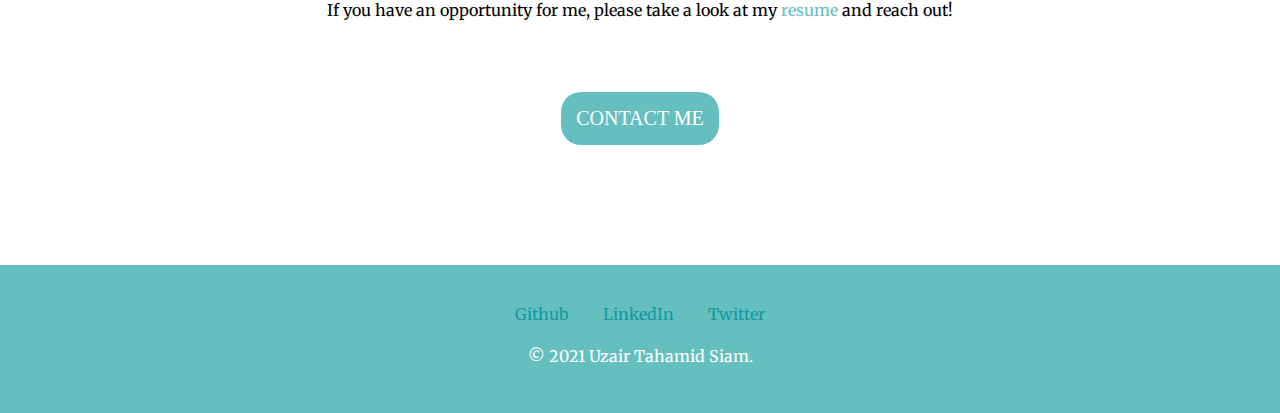
==== commit 5d05e860: "added new content page" ====
--- a/index.html
+++ b/index.html
@@ -7,7 +7,7 @@
   <meta name="keywords" content="">
   <title>Uzair Tahamid Siam</title>
   <link rel="stylesheet" href="CSS-MySite/styles.css">
-  <link rel="icon" href="kerbalspaceprogram_93898.ico">
+  <link rel="icon" href="images/kerbalspaceprogram_93898.ico">
   <link rel='stylesheet' href="https://fonts.googleapis.com/css2?family=Sacramento&display=swap">
   <link href="https://fonts.googleapis.com/css2?family=Merriweather&display=swap" rel="stylesheet">
   <link href="https://fonts.googleapis.com/css2?family=Montserrat&display=swap" rel="stylesheet">
@@ -17,7 +17,7 @@
   <div class="topnav">
     <a class="active" href="pdf/SWE_RESUME_SUMMER_2022.pdf" target="_blank">Resume</a>
     <a href="#my-skills">Skills</a>
-    <a href="#contact-me">Contact</a>
+    <a href="Name_Card/templates/name-card.html">Contact</a>
     <a href="#about">About</a>
   </div>
 
--- a/CSS-MySite/styles.css
+++ b/CSS-MySite/styles.css
@@ -41,14 +41,6 @@
   background-color: #EAF6F6;
 }
 
-.resume{
-  position: absolute;
-  right:60px;
-  top:3px;
-  font-family: 'Merriweather', serif;
-  font-size: 1.5rem;
-
-}
 
 .top-cloud{
   position: absolute;
@@ -107,7 +99,7 @@
 }
 
 .middle-container{
-    margin: 100px 0;
+    margin: 120px 0;
 }
 
 .intro{
